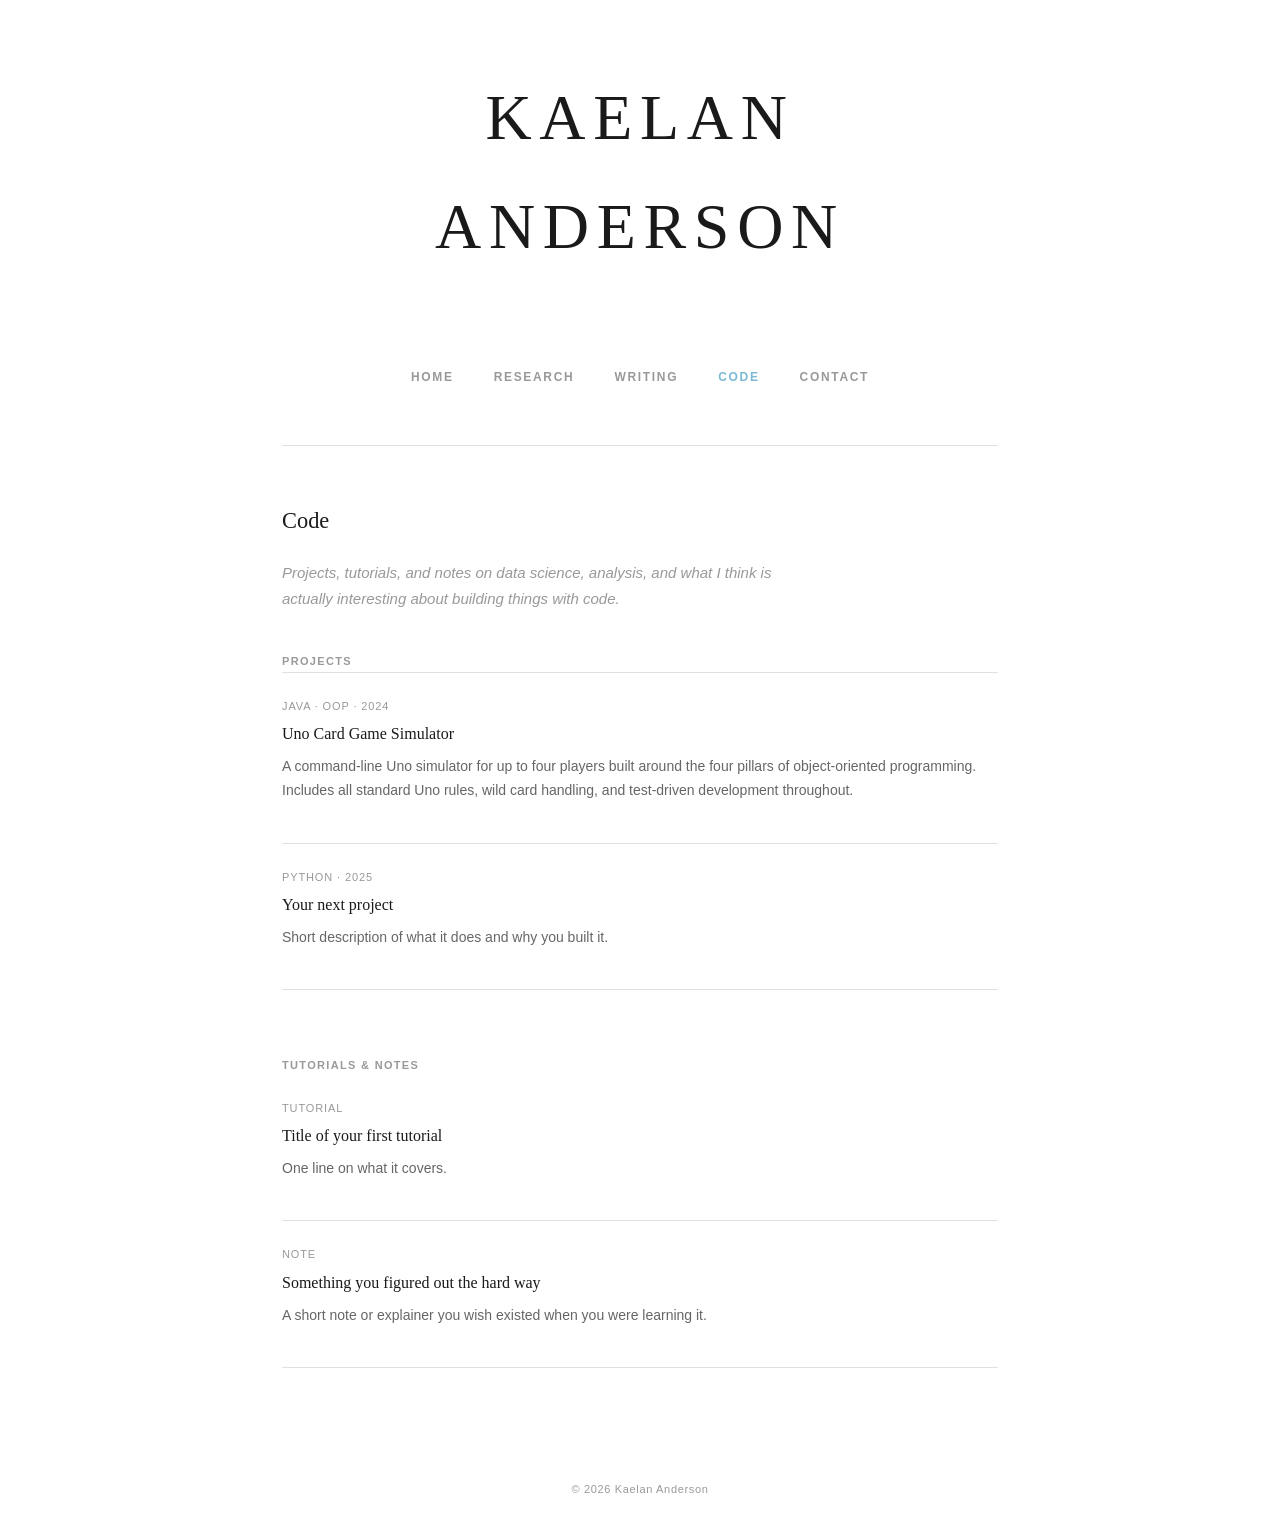
==== code.html @ 160068e4 "major updates" ====
<!doctype html>
<html lang="en">
<head>
  <meta charset="utf-8">
  <meta name="viewport" content="width=device-width, initial-scale=1">
  <title>Code — Kaelan Anderson</title>
  <link rel="stylesheet" href="style.css">
</head>
<body>

  <header>
    <a href="index.html" class="site-name">Kaelan Anderson</a>
    <!-- <p class="site-tagline">Data science, writing, Portland.</p> -->
  </header>

  <nav>
    <ul class="nav-links">
      <li><a href="index.html">Home</a></li>
      <li><a href="research.html">Research</a></li>
      <li><a href="writing.html">Writing</a></li>
      <li><a href="code.html" class="active">Code</a></li>
      <li><a href="mailto:kaelananderson@sandiego.edu">Contact</a></li>
    </ul>
  </nav>

  <h1>Code</h1>
  <p class="page-intro">
    Projects, tutorials, and notes on data science, analysis, and what I think 
    is actually interesting about building things with code.
  </p>

  <p class="section-label">Projects</p>

  <div class="entry">
    <div class="entry-meta">Java · OOP · 2024</div>
    <h2><a href="https://github.com/usd-cs/comp305-final-project-sp24-s01s02-kae-and-key" target="_blank">Uno Card Game Simulator</a></h2>
    <p>
      A command-line Uno simulator for up to four players built around the four pillars 
      of object-oriented programming. Includes all standard Uno rules, wild card handling, 
      and test-driven development throughout.
    </p>
  </div>

  <!-- Add more projects the same way -->
  <div class="entry">
    <div class="entry-meta">Python · 2025</div>
    <h2><a href="#">Your next project</a></h2>
    <p>Short description of what it does and why you built it.</p>
  </div>

  <br>
  <p class="section-label">Tutorials & Notes</p>

  <div class="entry">
    <div class="entry-meta">Tutorial</div>
    <h2><a href="#">Title of your first tutorial</a></h2>
    <p>One line on what it covers.</p>
  </div>

  <div class="entry">
    <div class="entry-meta">Note</div>
    <h2><a href="#">Something you figured out the hard way</a></h2>
    <p>A short note or explainer you wish existed when you were learning it.</p>
  </div>

  <footer>© <script>document.write(new Date().getFullYear())</script> Kaelan Anderson</footer>

</body>
</html>
---- style.css ----
*, *::before, *::after { box-sizing: border-box; margin: 0; padding: 0; }

:root {
  --ink: #1a1a1a;
  --muted: #999;
  --border: #e0e0e0;
  --sans: 'Helvetica Neue', Arial, sans-serif;
  --serif: Georgia, serif;
}

body {
  font-family: var(--sans);
  font-size: 15px;
  line-height: 1.7;
  color: var(--ink);
  background: #fff;
  max-width: 780px;
  margin: 0 auto;
  padding: 0 2rem;
}

/* HEADER — same on every page */
header {
  text-align: center;
  padding: 4rem 0 2.5rem;
}

.site-name {
  font-family: var(--serif);
  font-size: clamp(2.2rem, 6vw, 4rem);
  font-weight: normal;
  letter-spacing: 0.12em;
  text-transform: uppercase;
  text-decoration: none;
  color: var(--ink);
  display: block;
  margin-bottom: 0.6rem;
}

.site-tagline {
  font-family: var(--serif);
  font-size: 1rem;
  letter-spacing: 0.08em;
  color: var(--muted);
  font-style: italic;
}

/* NAV */
nav {
  text-align: center;
  padding: 2rem 0 3.5rem;
  border-bottom: 1px solid var(--border);
  margin-bottom: 3.5rem;
}

.nav-links {
  display: inline-flex;
  gap: 2.5rem;
  list-style: none;
}

.nav-links a {
  font-size: 12px;
  font-weight: 700;
  letter-spacing: 0.14em;
  text-transform: uppercase;
  text-decoration: none;
  color: var(--muted);
}

.nav-links a:hover { color: var(--ink); }
.nav-links a.active { color: #7ab8d4; }  /* light blue like neilgong.com */

/* CONTENT */
h1 {
  font-family: var(--serif);
  font-size: 1.4rem;
  font-weight: normal;
  margin-bottom: 1.25rem;
}

h2 {
  font-size: 1rem;
  font-weight: normal;
  font-family: var(--serif);
}

p {
  margin-bottom: 1rem;
  color: var(--ink);
  line-height: 1.75;
}

a { color: var(--ink); }
a:hover { text-decoration: underline; }

/* HOME */
.home-grid {
  display: grid;
  grid-template-columns: 180px 1fr;
  gap: 3rem;
  align-items: start;
}

.home-photo {
  width: 100%;
  display: block;
}

.home-links {
  margin-top: 1.5rem;
  display: flex;
  flex-direction: column;
  gap: 0.4rem;
}

.home-links a {
  font-size: 12px;
  letter-spacing: 0.06em;
  text-transform: uppercase;
  text-decoration: none;
  color: var(--muted);
}

.home-links a:hover { color: var(--ink); }

/* ENTRIES (code / writing / research pages) */
.page-intro {
  color: var(--muted);
  margin-bottom: 2.5rem;
  max-width: 520px;
  font-style: italic;
}

.section-label {
  font-size: 11px;
  font-weight: 700;
  letter-spacing: 0.12em;
  text-transform: uppercase;
  color: var(--muted);
  margin: 2.5rem 0 0;
}

.entry {
  padding: 1.5rem 0;
  border-bottom: 1px solid var(--border);
}

.entry:first-of-type { border-top: 1px solid var(--border); }

.entry-meta {
  font-size: 11px;
  letter-spacing: 0.08em;
  text-transform: uppercase;
  color: var(--muted);
  margin-bottom: 0.3rem;
}

.entry h2 a {
  text-decoration: none;
  color: var(--ink);
}

.entry h2 a:hover { text-decoration: underline; }

.entry p {
  margin-top: 0.4rem;
  color: #666;
  font-size: 14px;
}

/* FOOTER */
footer {
  margin-top: 5rem;
  padding: 2rem 0;
  font-size: 11px;
  letter-spacing: 0.06em;
  color: var(--muted);
  text-align: center;
}

@media (max-width: 520px) {
  .home-grid { grid-template-columns: 1fr; }
  .home-photo { max-width: 150px; }
  .nav-links { gap: 1.5rem; flex-wrap: wrap; justify-content: center; }
}
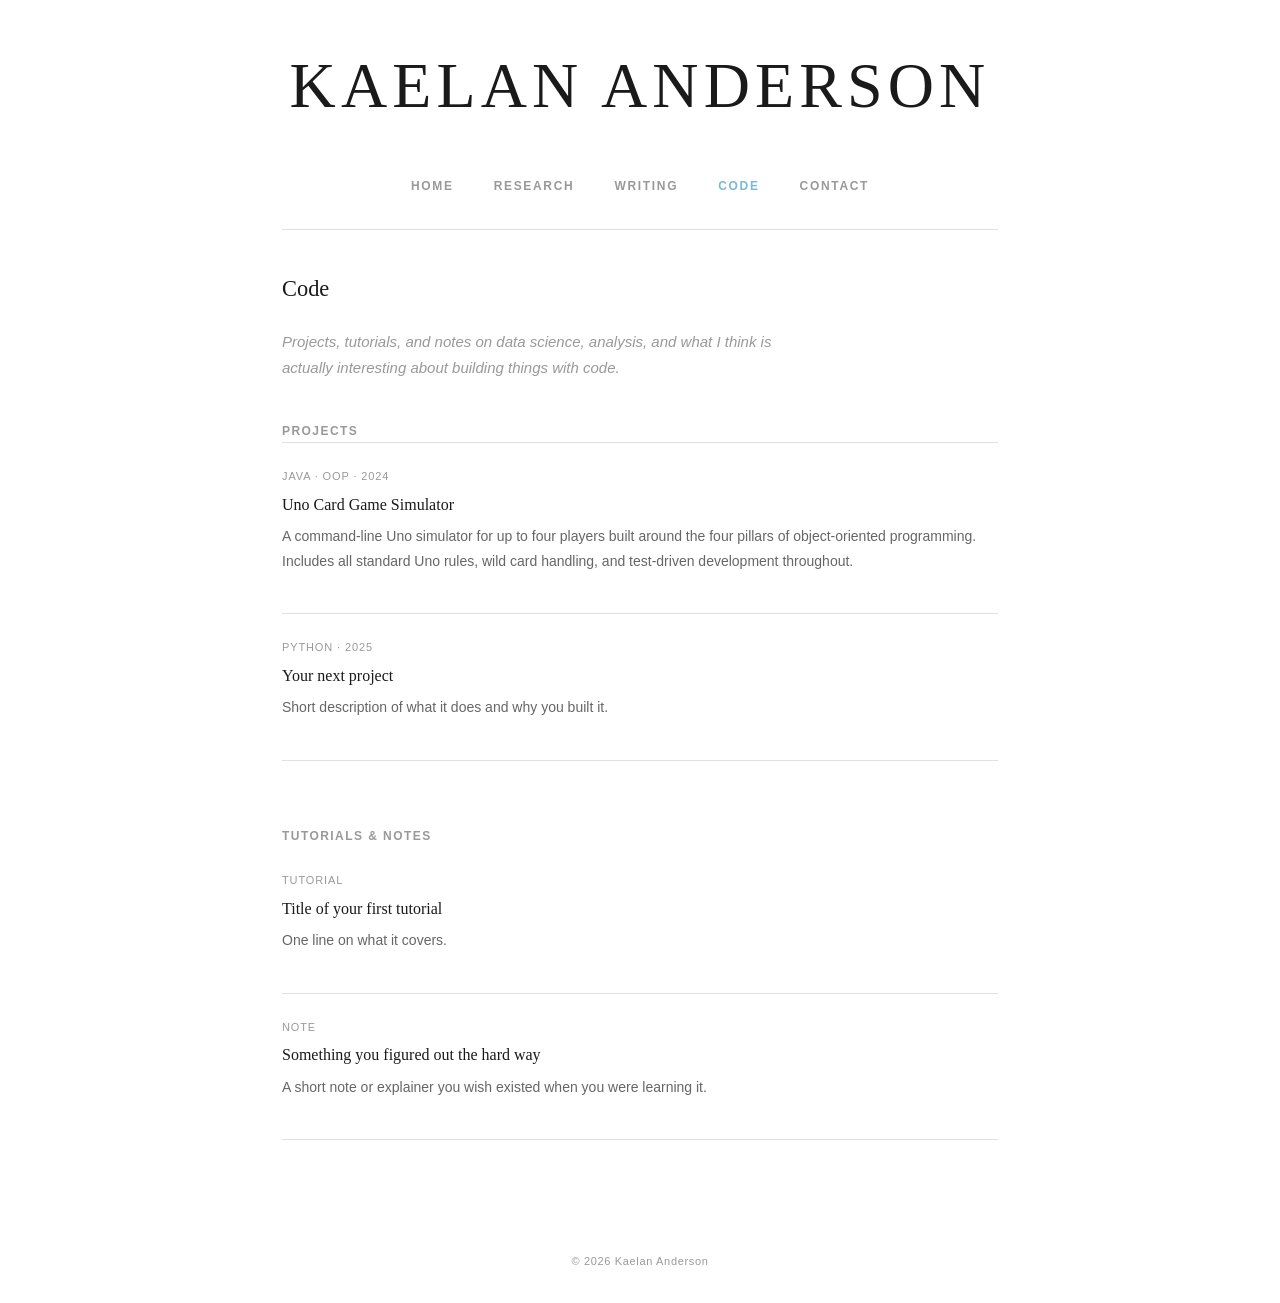
==== commit 0d9d6334: "adding ebola articlce" ====
--- a/code.html
+++ b/code.html
@@ -10,7 +10,6 @@
 
   <header>
     <a href="index.html" class="site-name">Kaelan Anderson</a>
-    <!-- <p class="site-tagline">Data science, writing, Portland.</p> -->
   </header>
 
   <nav>
--- a/style.css
+++ b/style.css
@@ -22,19 +22,20 @@
 /* HEADER — same on every page */
 header {
   text-align: center;
-  padding: 4rem 0 2.5rem;
+  padding: 2rem 0 1rem;
 }
 
 .site-name {
   font-family: var(--serif);
-  font-size: clamp(2.2rem, 6vw, 4rem);
+  font-size: clamp(2.0rem, 6vw, 4rem);
   font-weight: normal;
-  letter-spacing: 0.12em;
+  letter-spacing: 0.08em;
   text-transform: uppercase;
   text-decoration: none;
   color: var(--ink);
   display: block;
-  margin-bottom: 0.6rem;
+  margin-bottom: 0.2rem;
+  white-space: nowrap;
 }
 
 .site-tagline {
@@ -48,9 +49,9 @@
 /* NAV */
 nav {
   text-align: center;
-  padding: 2rem 0 3.5rem;
+  padding: 0.75rem 0 2rem;
   border-bottom: 1px solid var(--border);
-  margin-bottom: 3.5rem;
+  margin-bottom: 2.5rem;
 }
 
 .nav-links {
@@ -133,8 +134,8 @@
 }
 
 .section-label {
-  font-size: 11px;
-  font-weight: 700;
+  font-size: 12px;
+  font-weight: 800;
   letter-spacing: 0.12em;
   text-transform: uppercase;
   color: var(--muted);
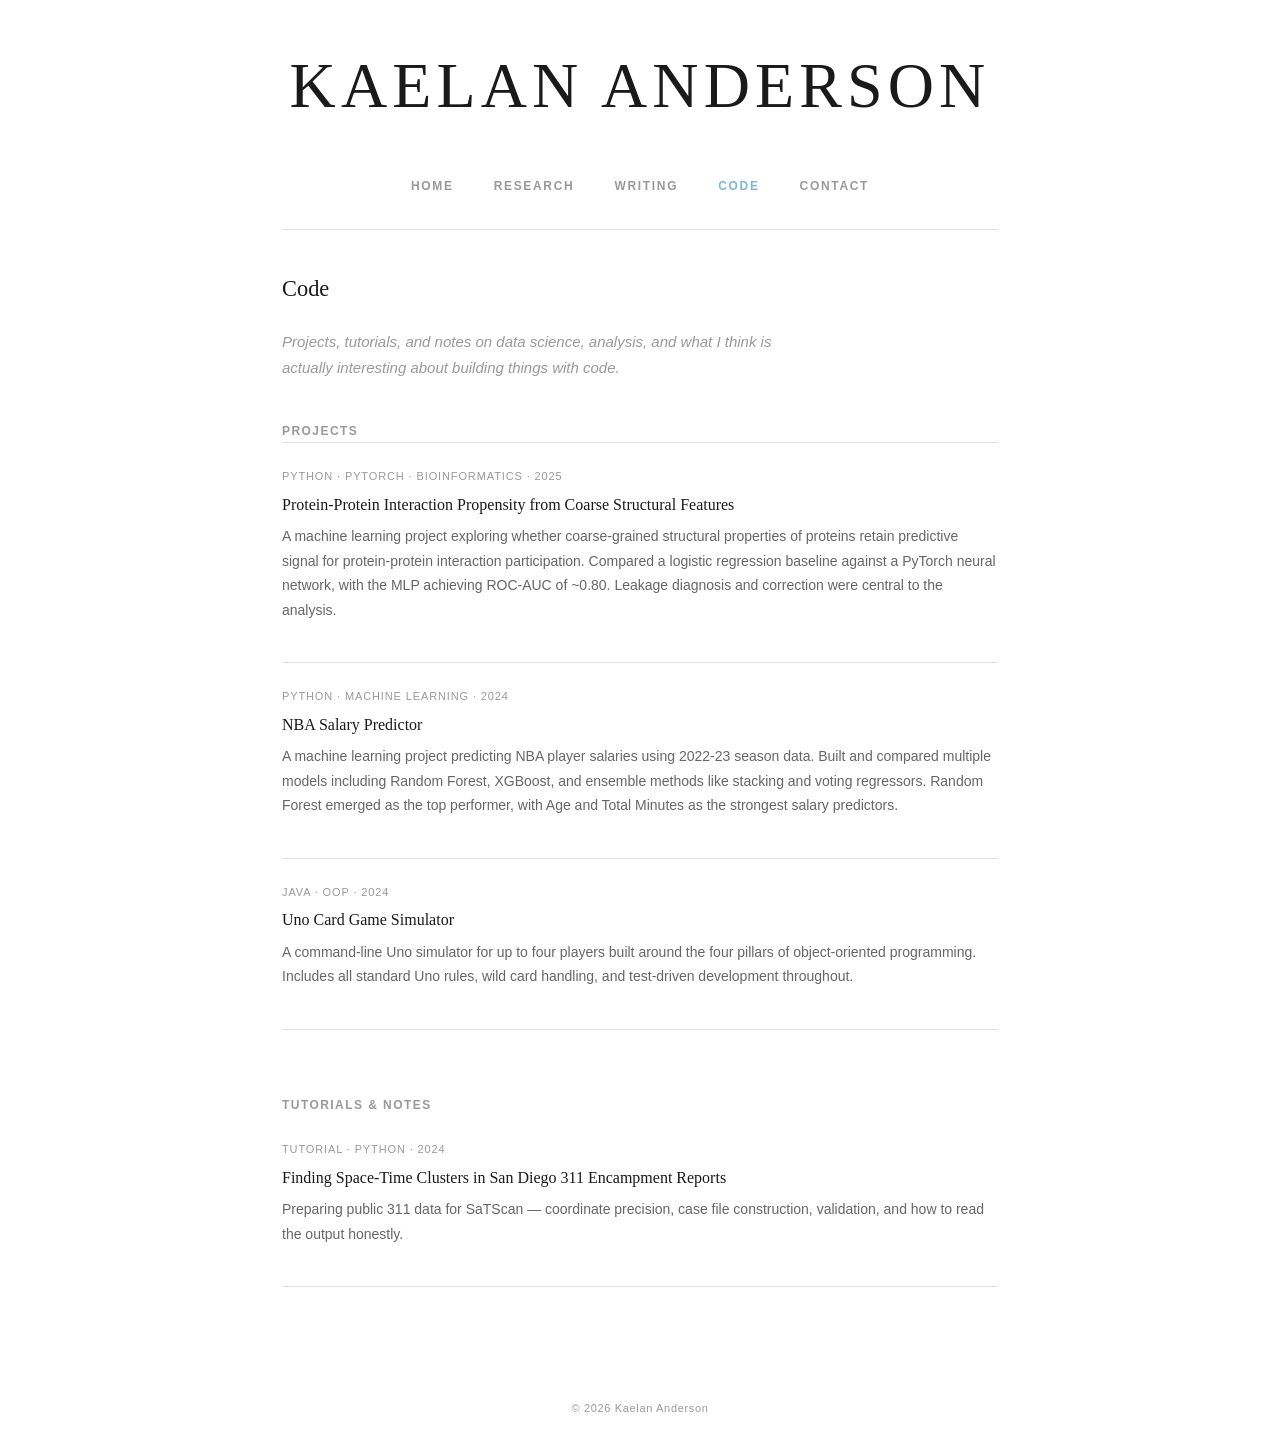
==== commit 306eede0: "adding code things. need to work more on the satscan prep" ====
--- a/code.html
+++ b/code.html
@@ -30,6 +30,29 @@
 
   <p class="section-label">Projects</p>
 
+  
+  <div class="entry">
+    <div class="entry-meta">Python · PyTorch · Bioinformatics · 2025</div>
+    <h2><a href="https://github.com/kaelananderson/ppi-propensity-structural-features" target="_blank">Protein-Protein Interaction Propensity from Coarse Structural Features</a></h2>
+    <p>
+      A machine learning project exploring whether coarse-grained structural properties of proteins 
+      retain predictive signal for protein-protein interaction participation. Compared a logistic 
+      regression baseline against a PyTorch neural network, with the MLP achieving ROC-AUC of ~0.80. 
+      Leakage diagnosis and correction were central to the analysis.
+    </p>
+  </div>
+
+  <div class="entry">
+    <div class="entry-meta">Python · Machine Learning · 2024</div>
+    <h2><a href="https://github.com/GabrielKrishnadasan/COMP352FinalProject" target="_blank">NBA Salary Predictor</a></h2>
+    <p>
+      A machine learning project predicting NBA player salaries using 2022-23 season data. 
+      Built and compared multiple models including Random Forest, XGBoost, and ensemble methods 
+      like stacking and voting regressors. Random Forest emerged as the top performer, with Age 
+      and Total Minutes as the strongest salary predictors.
+    </p>
+  </div>
+
   <div class="entry">
     <div class="entry-meta">Java · OOP · 2024</div>
     <h2><a href="https://github.com/usd-cs/comp305-final-project-sp24-s01s02-kae-and-key" target="_blank">Uno Card Game Simulator</a></h2>
@@ -40,26 +63,13 @@
     </p>
   </div>
 
-  <!-- Add more projects the same way -->
-  <div class="entry">
-    <div class="entry-meta">Python · 2025</div>
-    <h2><a href="#">Your next project</a></h2>
-    <p>Short description of what it does and why you built it.</p>
-  </div>
-
   <br>
   <p class="section-label">Tutorials & Notes</p>
 
   <div class="entry">
-    <div class="entry-meta">Tutorial</div>
-    <h2><a href="#">Title of your first tutorial</a></h2>
-    <p>One line on what it covers.</p>
-  </div>
-
-  <div class="entry">
-    <div class="entry-meta">Note</div>
-    <h2><a href="#">Something you figured out the hard way</a></h2>
-    <p>A short note or explainer you wish existed when you were learning it.</p>
+    <div class="entry-meta">Tutorial · Python · 2024</div>
+    <h2><a href="tutorials/satscan-prep.html">Finding Space-Time Clusters in San Diego 311 Encampment Reports</a></h2>
+    <p>Preparing public 311 data for SaTScan — coordinate precision, case file construction, validation, and how to read the output honestly.</p>
   </div>
 
   <footer>© <script>document.write(new Date().getFullYear())</script> Kaelan Anderson</footer>
